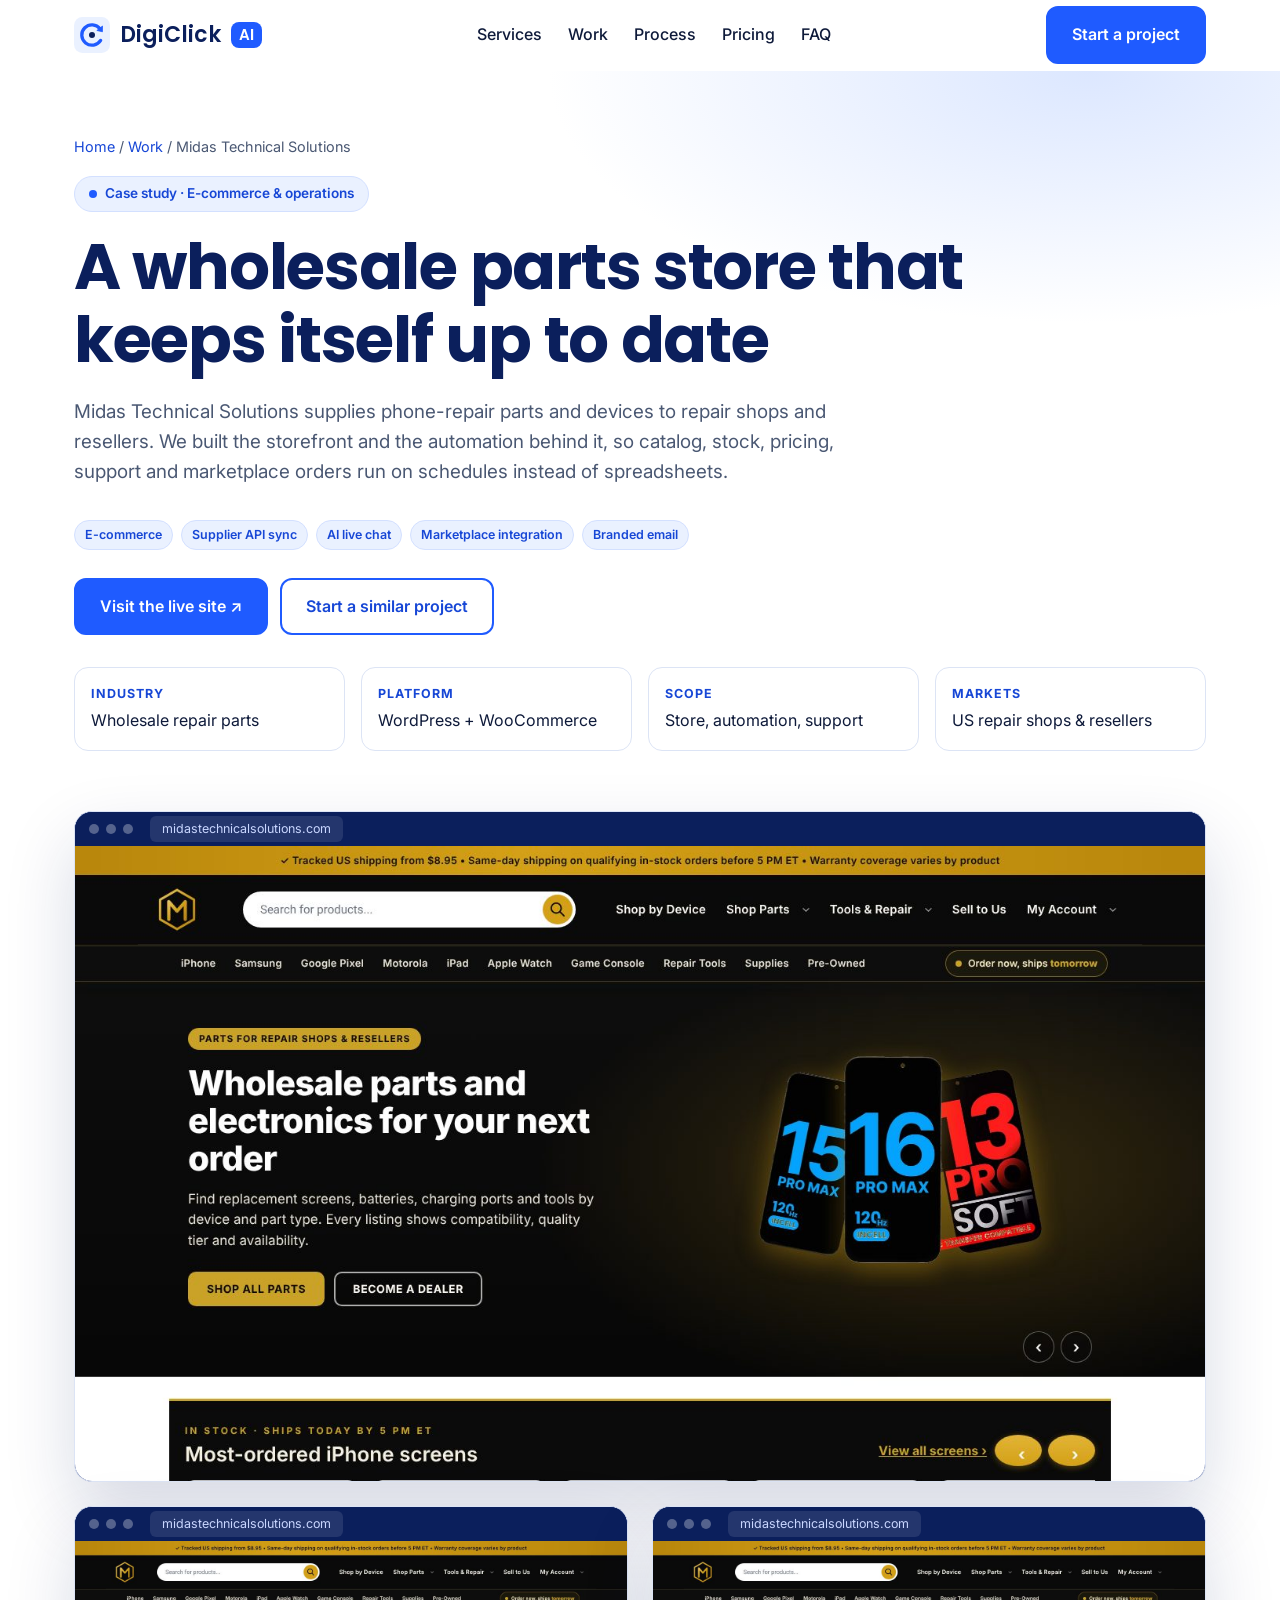
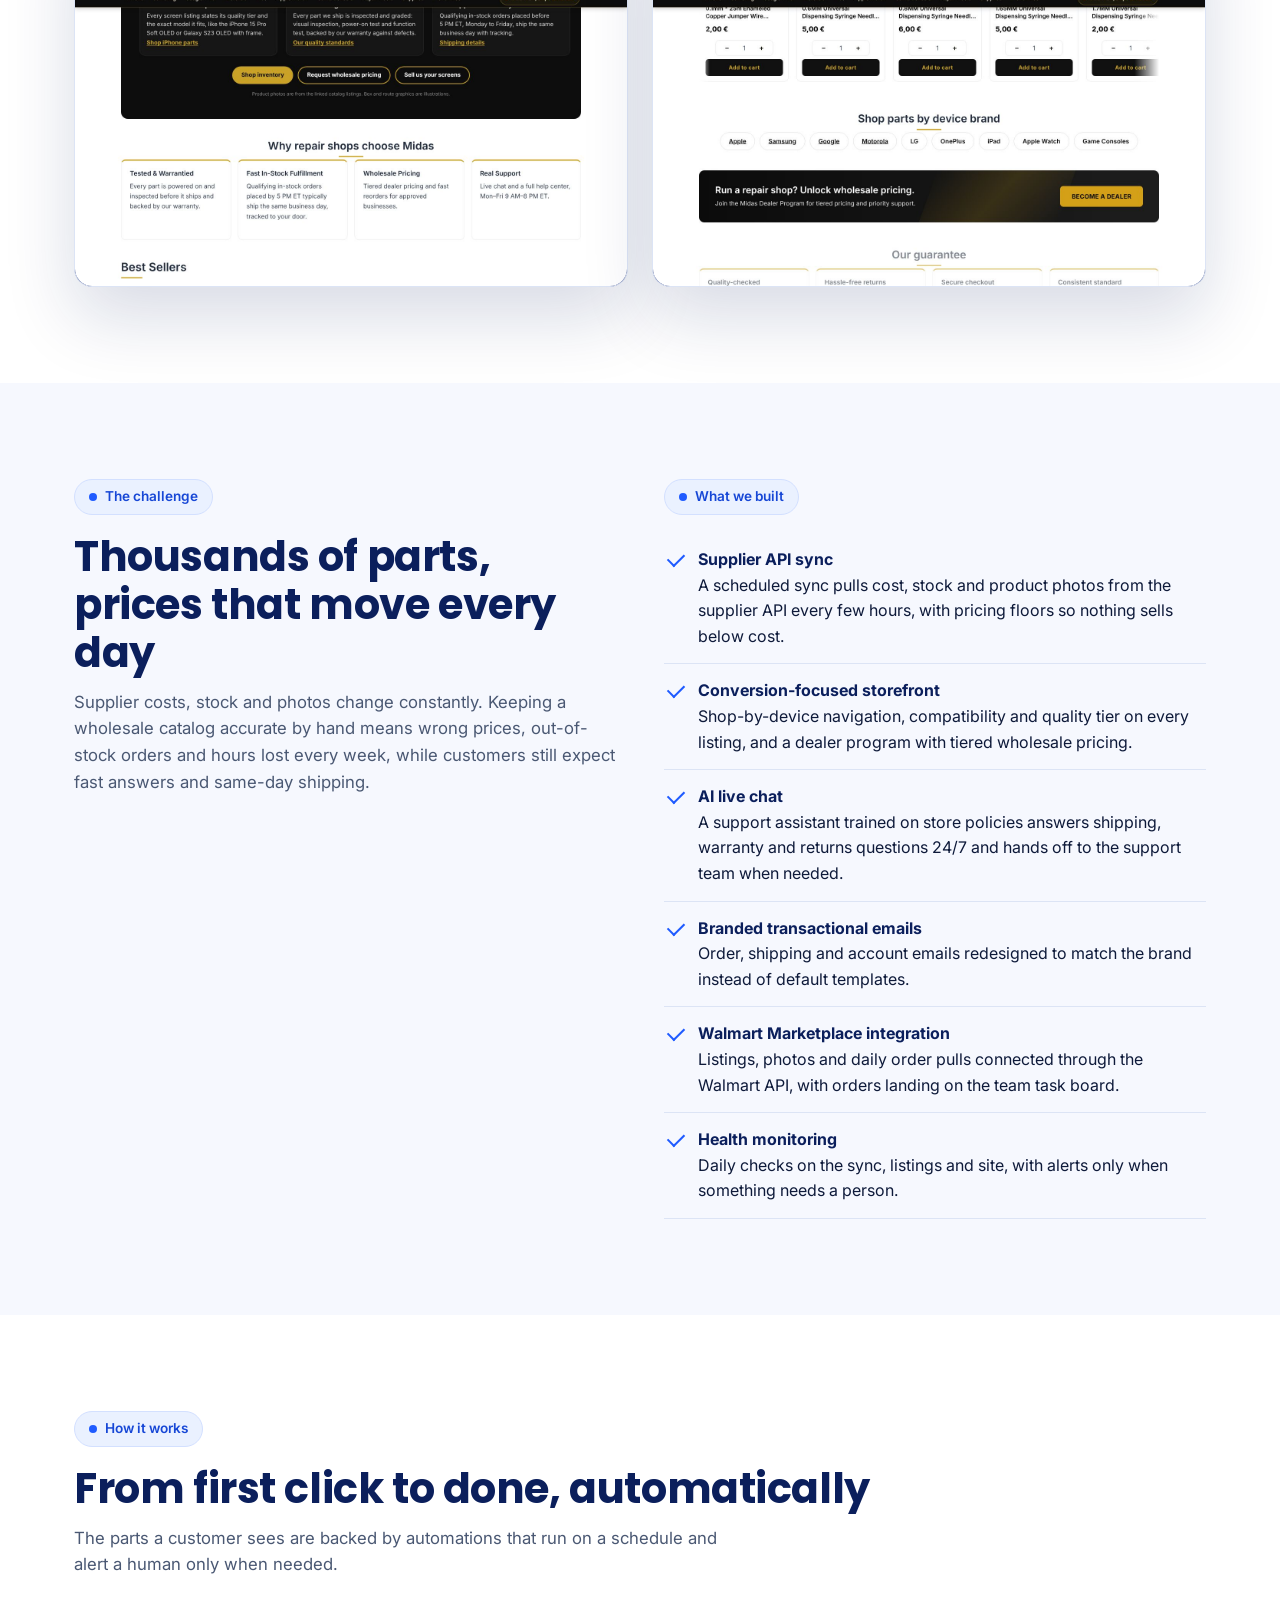
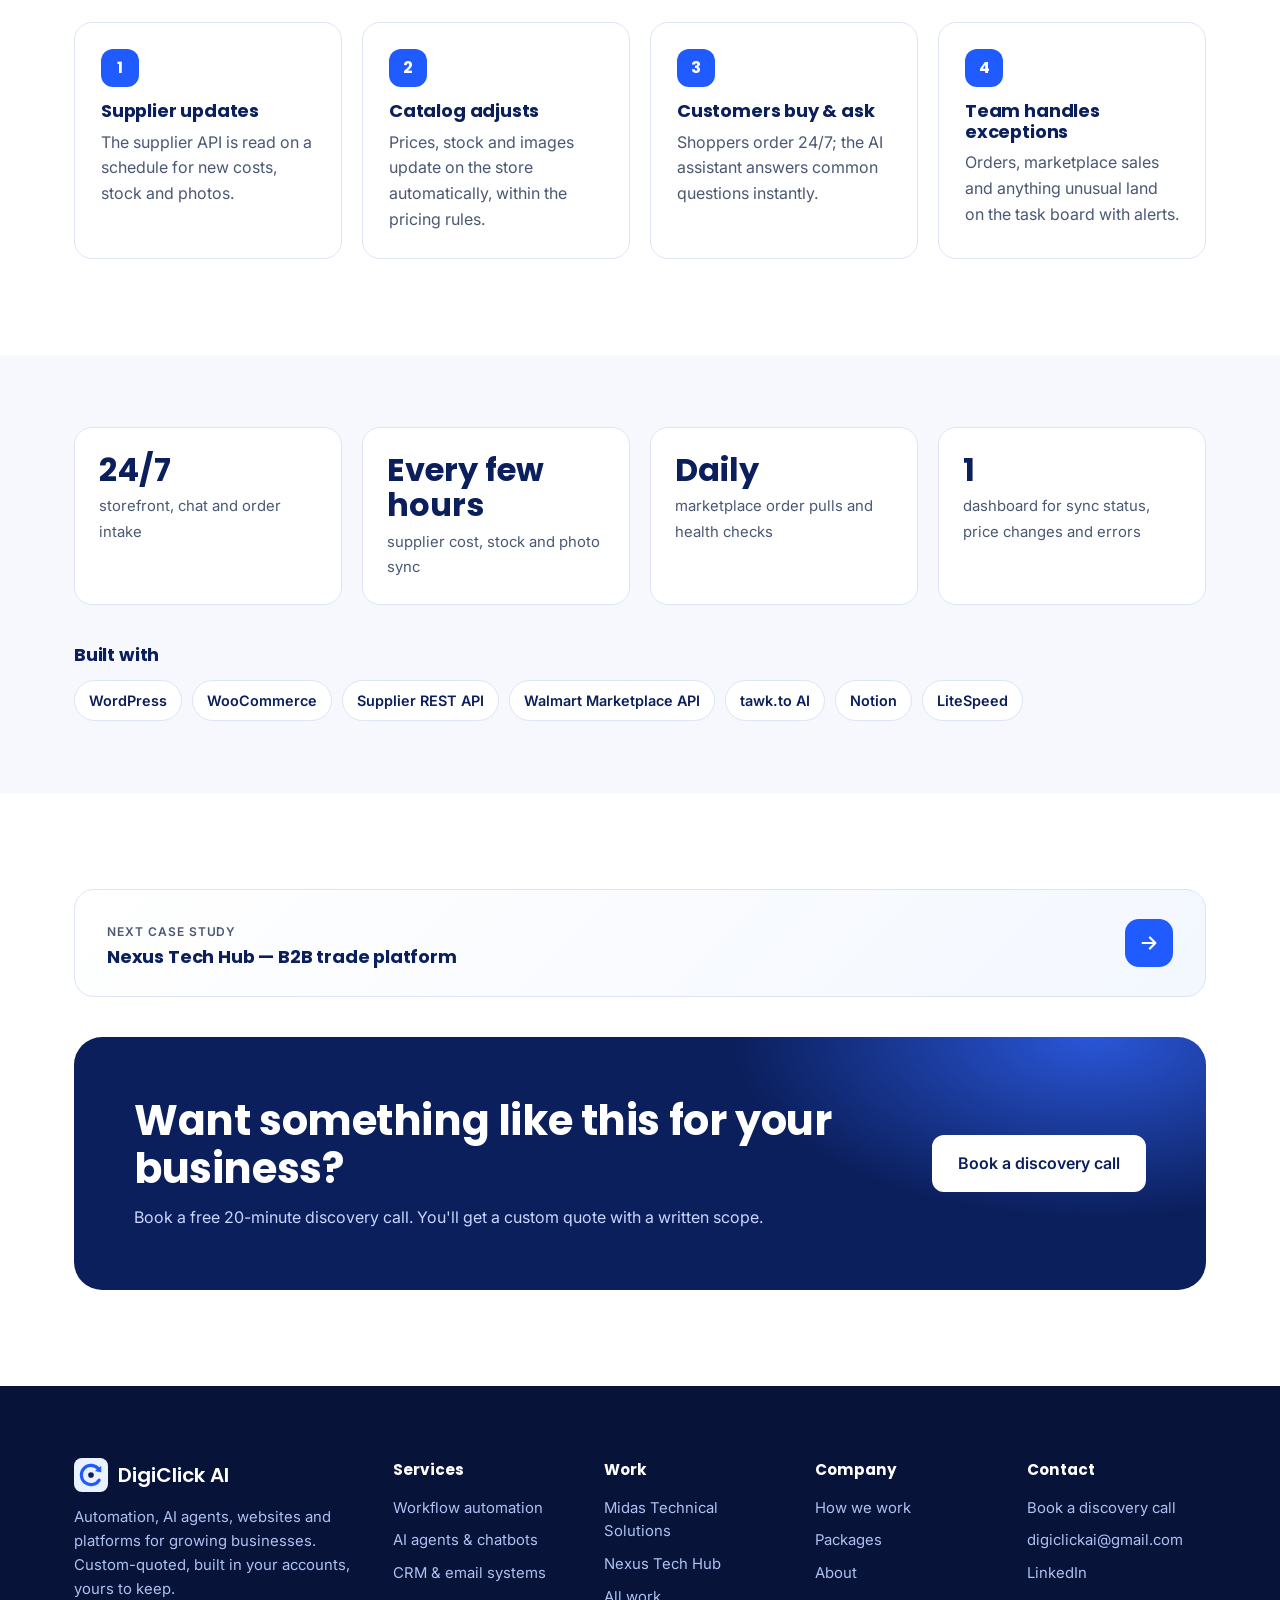
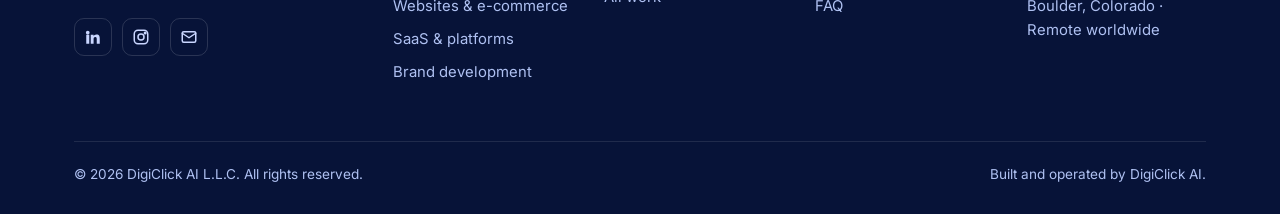
==== work/midas.html @ b6858c5c "Add Midas and Nexus case study pages" ====
<!doctype html>
<html lang="en">
<head>
<meta charset="utf-8">
<meta name="viewport" content="width=device-width, initial-scale=1">
<title>Midas Technical Solutions — Case study | DigiClick AI</title>
<meta name="description" content="How DigiClick AI built and automated a wholesale phone-repair parts store: supplier API sync, AI live chat, branded emails and Walmart Marketplace integration.">
<meta property="og:title" content="Midas Technical Solutions — DigiClick AI case study">
<meta property="og:description" content="How DigiClick AI built and automated a wholesale phone-repair parts store: supplier API sync, AI live chat, branded emails and Walmart Marketplace integration.">
<meta property="og:image" content="https://digiclickai.github.io/work-midas.jpg">
<meta name="theme-color" content="#0B1F5C">
<link rel="icon" href="../favicon.svg" type="image/svg+xml">
<link rel="preconnect" href="https://fonts.googleapis.com"><link rel="preconnect" href="https://fonts.gstatic.com" crossorigin>
<link href="https://fonts.googleapis.com/css2?family=Poppins:wght@500;600;700&family=Inter:wght@400;500;600&display=swap" rel="stylesheet">
<link rel="stylesheet" href="../styles.css">
</head>
<body>
<header id="hdr">
 <div class="wrap nav">
  <a class="brand" href="../" aria-label="DigiClick AI home">
   <svg width="36" height="36" viewBox="0 0 120 120" aria-hidden="true"><rect width="120" height="120" rx="28" fill="#EAF1FF"/><path d="M86.8 39.1 A34 34 0 1 0 88.8 78.0" fill="none" stroke="#1F5BFF" stroke-width="11" stroke-linecap="round"/><path d="M95.0 30.1 L94.8 49.3 L76.1 44.9 Z" fill="#1F5BFF" stroke="#1F5BFF" stroke-width="2.5" stroke-linejoin="round"/><circle cx="60" cy="60" r="10" fill="#0B1F5C"/></svg>
   DigiClick <span class="pill">AI</span>
  </a>
  <nav aria-label="Main"><ul><li><a href="../#services">Services</a></li><li><a href="../#work">Work</a></li><li><a href="../#process">Process</a></li><li><a href="../#pricing">Pricing</a></li><li><a href="../#faq">FAQ</a></li></ul></nav>
  <a class="btn" href="../#contact">Start a project</a>
 </div>
</header>
<main>
<section class="case-hero">
 <div class="wrap">
  <div class="crumb"><a href="../">Home</a> / <a href="../#work">Work</a> / Midas Technical Solutions</div>
  <span class="eyebrow"><i></i> Case study · E-commerce & operations</span>
  <h1 style="max-width:900px">A wholesale parts store that keeps itself up to date</h1>
  <p class="lead" style="max-width:760px">Midas Technical Solutions supplies phone-repair parts and devices to repair shops and resellers. We built the storefront and the automation behind it, so catalog, stock, pricing, support and marketplace orders run on schedules instead of spreadsheets.</p>
  <div class="tags light" style="margin:6px 0 28px"><span>E-commerce</span><span>Supplier API sync</span><span>AI live chat</span><span>Marketplace integration</span><span>Branded email</span></div>
  <div class="ctas"><a class="btn" href="https://midastechnicalsolutions.com" target="_blank" rel="noopener">Visit the live site ↗</a><a class="btn ghost" href="../#contact">Start a similar project</a></div>
  <div class="meta"><div><b>Industry</b>Wholesale repair parts</div><div><b>Platform</b>WordPress + WooCommerce</div><div><b>Scope</b>Store, automation, support</div><div><b>Markets</b>US repair shops & resellers</div></div>
 </div>
</section>
<section style="padding-top:20px">
 <div class="wrap">
  <div class="frame reveal"><div class="bar"><i></i><i></i><i></i><em>midastechnicalsolutions.com</em></div><img src="../work-midas.jpg" alt="Midas storefront homepage"></div>
  <div class="gallery"><div class="frame reveal"><div class="bar"><i></i><i></i><i></i><em>midastechnicalsolutions.com</em></div><img src="../work-midas-2.jpg" alt="Midas trust and fulfillment section" loading="lazy"></div><div class="frame reveal"><div class="bar"><i></i><i></i><i></i><em>midastechnicalsolutions.com</em></div><img src="../work-midas-3.jpg" alt="Midas product listings and dealer program" loading="lazy"></div></div>
 </div>
</section>
<section class="alt">
 <div class="wrap two">
  <div><span class="eyebrow reveal"><i></i> The challenge</span><h2 class="reveal">Thousands of parts, prices that move every day</h2><p class="sub reveal" style="margin-bottom:0">Supplier costs, stock and photos change constantly. Keeping a wholesale catalog accurate by hand means wrong prices, out-of-stock orders and hours lost every week, while customers still expect fast answers and same-day shipping.</p></div>
  <div><span class="eyebrow reveal"><i></i> What we built</span><ul class="list"><li class="reveal"><b>Supplier API sync</b><br>A scheduled sync pulls cost, stock and product photos from the supplier API every few hours, with pricing floors so nothing sells below cost.</li><li class="reveal"><b>Conversion-focused storefront</b><br>Shop-by-device navigation, compatibility and quality tier on every listing, and a dealer program with tiered wholesale pricing.</li><li class="reveal"><b>AI live chat</b><br>A support assistant trained on store policies answers shipping, warranty and returns questions 24/7 and hands off to the support team when needed.</li><li class="reveal"><b>Branded transactional emails</b><br>Order, shipping and account emails redesigned to match the brand instead of default templates.</li><li class="reveal"><b>Walmart Marketplace integration</b><br>Listings, photos and daily order pulls connected through the Walmart API, with orders landing on the team task board.</li><li class="reveal"><b>Health monitoring</b><br>Daily checks on the sync, listings and site, with alerts only when something needs a person.</li></ul></div>
 </div>
</section>
<section>
 <div class="wrap">
  <span class="eyebrow reveal"><i></i> How it works</span>
  <h2 class="reveal">From first click to done, automatically</h2>
  <p class="sub reveal">The parts a customer sees are backed by automations that run on a schedule and alert a human only when needed.</p>
  <ol class="steps"><li class="reveal"><h3>Supplier updates</h3><p>The supplier API is read on a schedule for new costs, stock and photos.</p></li><li class="reveal"><h3>Catalog adjusts</h3><p>Prices, stock and images update on the store automatically, within the pricing rules.</p></li><li class="reveal"><h3>Customers buy & ask</h3><p>Shoppers order 24/7; the AI assistant answers common questions instantly.</p></li><li class="reveal"><h3>Team handles exceptions</h3><p>Orders, marketplace sales and anything unusual land on the task board with alerts.</p></li></ol>
 </div>
</section>
<section class="alt" style="padding-top:72px;padding-bottom:72px">
 <div class="wrap">
  <div class="stats"><div class="stat reveal"><b>24/7</b><span>storefront, chat and order intake</span></div><div class="stat reveal"><b>Every few hours</b><span>supplier cost, stock and photo sync</span></div><div class="stat reveal"><b>Daily</b><span>marketplace order pulls and health checks</span></div><div class="stat reveal"><b>1</b><span>dashboard for sync status, price changes and errors</span></div></div>
  <h3 class="reveal" style="margin:40px 0 14px">Built with</h3>
  <div class="stack reveal"><span>WordPress</span><span>WooCommerce</span><span>Supplier REST API</span><span>Walmart Marketplace API</span><span>tawk.to AI</span><span>Notion</span><span>LiteSpeed</span></div>
 </div>
</section>
<section>
 <div class="wrap">
  <a class="next reveal" href="nexus.html"><div><small>Next case study</small><h3>Nexus Tech Hub — B2B trade platform</h3></div><span class="arrow"><svg width="22" height="22" viewBox="0 0 24 24" fill="none" stroke="#fff" stroke-width="2.4" stroke-linecap="round" stroke-linejoin="round"><path d="M5 12h14M13 6l6 6-6 6"/></svg></span></a>
  <div class="contact reveal" style="margin-top:40px;grid-template-columns:1fr auto">
   <div><h2>Want something like this for your business?</h2><p style="margin:0">Book a free 20-minute discovery call. You'll get a custom quote with a written scope.</p></div>
   <a class="btn" style="background:#fff;color:var(--deep);border-color:#fff" href="../#contact">Book a discovery call</a>
  </div>
 </div>
</section>
</main>
<footer class="footer">
 <div class="wrap">
  <div class="fgrid">
   <div>
    <div class="fbrand"><svg width="34" height="34" viewBox="0 0 120 120" aria-hidden="true"><rect width="120" height="120" rx="28" fill="#EAF1FF"/><path d="M86.8 39.1 A34 34 0 1 0 88.8 78.0" fill="none" stroke="#1F5BFF" stroke-width="11" stroke-linecap="round"/><path d="M95.0 30.1 L94.8 49.3 L76.1 44.9 Z" fill="#1F5BFF" stroke="#1F5BFF" stroke-width="2.5" stroke-linejoin="round"/><circle cx="60" cy="60" r="10" fill="#0B1F5C"/></svg>DigiClick AI</div>
    <p>Automation, AI agents, websites and platforms for growing businesses. Custom-quoted, built in your accounts, yours to keep.</p>
    <div class="social">
     <a href="https://www.linkedin.com/company/digiclick-ai/" target="_blank" rel="noopener" aria-label="LinkedIn"><svg width="18" height="18" viewBox="0 0 24 24" fill="#C9D6FF"><path d="M4.98 3.5a2.5 2.5 0 1 1 0 5 2.5 2.5 0 0 1 0-5zM3 9h4v12H3zM9 9h3.8v1.7h.05c.53-1 1.83-2.05 3.77-2.05C20.6 8.65 21 11.2 21 14.5V21h-4v-5.8c0-1.4-.03-3.2-1.95-3.2-1.95 0-2.25 1.52-2.25 3.1V21H9z"/></svg></a>
     <a href="https://www.instagram.com/digiclickai/" target="_blank" rel="noopener" aria-label="Instagram"><svg width="18" height="18" viewBox="0 0 24 24" fill="none" stroke="#C9D6FF" stroke-width="2"><rect x="3" y="3" width="18" height="18" rx="5"/><circle cx="12" cy="12" r="4"/><circle cx="17.5" cy="6.5" r="1" fill="#C9D6FF"/></svg></a>
     <a href="mailto:digiclickai@gmail.com" aria-label="Email"><svg width="18" height="18" viewBox="0 0 24 24" fill="none" stroke="#C9D6FF" stroke-width="2" stroke-linecap="round" stroke-linejoin="round"><rect x="3" y="5" width="18" height="14" rx="2"/><path d="m3 7 9 6 9-6"/></svg></a>
    </div>
   </div>
   <div><h4>Services</h4><ul><li><a href="../#services">Workflow automation</a></li><li><a href="../#services">AI agents &amp; chatbots</a></li><li><a href="../#services">CRM &amp; email systems</a></li><li><a href="../#services">Websites &amp; e-commerce</a></li><li><a href="../#services">SaaS &amp; platforms</a></li><li><a href="../#services">Brand development</a></li></ul></div>
   <div><h4>Work</h4><ul><li><a href="../work/midas.html">Midas Technical Solutions</a></li><li><a href="../work/nexus.html">Nexus Tech Hub</a></li><li><a href="../#work">All work</a></li></ul></div>
   <div><h4>Company</h4><ul><li><a href="../#process">How we work</a></li><li><a href="../#pricing">Packages</a></li><li><a href="../#about">About</a></li><li><a href="../#faq">FAQ</a></li></ul></div>
   <div><h4>Contact</h4><ul><li><a href="../#contact">Book a discovery call</a></li><li><a href="mailto:digiclickai@gmail.com">digiclickai@gmail.com</a></li><li><a href="https://www.linkedin.com/company/digiclick-ai/" target="_blank" rel="noopener">LinkedIn</a></li><li>Boulder, Colorado · Remote worldwide</li></ul></div>
  </div>
  <div class="fbottom"><span>© 2026 DigiClick AI L.L.C. All rights reserved.</span><span>Built and operated by DigiClick AI.</span></div>
 </div>
</footer>
<script>
(function(){var h=document.getElementById('hdr');addEventListener('scroll',function(){h.classList.toggle('scrolled',scrollY>8)},{passive:true});
var els=document.querySelectorAll('.reveal');if('IntersectionObserver' in window){var io=new IntersectionObserver(function(es){es.forEach(function(e){if(e.isIntersecting){e.target.classList.add('in');io.unobserve(e.target)}})},{threshold:.12});els.forEach(function(el){io.observe(el)})}else els.forEach(function(el){el.classList.add('in')});})();
</script>
<!--Start of Tawk.to Script-->
<script>
var Tawk_API=Tawk_API||{}, Tawk_LoadStart=new Date();
(function(){var s1=document.createElement("script"),s0=document.getElementsByTagName("script")[0];s1.async=true;s1.src='https://embed.tawk.to/6affb40001b60a3cc4c5d431/1k7rde8mf';s1.charset='UTF-8';s1.setAttribute('crossorigin','*');s0.parentNode.insertBefore(s1,s0);})();
</script>
<!--End of Tawk.to Script-->
</body>
</html>
---- styles.css ----
:root{--blue:#1F5BFF;--blue-dark:#1747D6;--sky:#5B8CFF;--light:#EAF1FF;--deep:#0B1F5C;--night:#071338;--ink:#0E1A3A;--muted:#4A5873;--line:#DCE4F5;--r:18px}
*{box-sizing:border-box}
html{scroll-behavior:smooth}
body{margin:0;font-family:Inter,system-ui,sans-serif;color:var(--ink);background:#fff;line-height:1.6;-webkit-font-smoothing:antialiased}
a{color:var(--blue-dark)}
img,svg{max-width:100%}
.wrap{max-width:1180px;margin:0 auto;padding:0 24px}
h1,h2,h3{font-family:Poppins,sans-serif;color:var(--deep);line-height:1.15;letter-spacing:-.01em}
h1{font-size:clamp(2.4rem,5.4vw,4rem);margin:0 0 20px;letter-spacing:-.02em}
h2{font-size:clamp(1.8rem,3.6vw,2.6rem);margin:0 0 12px}
h3{font-size:1.12rem;margin:0 0 8px}
.eyebrow{display:inline-flex;align-items:center;gap:8px;font-weight:600;font-size:.85rem;color:var(--blue-dark);background:var(--light);border:1px solid #D3E0FF;border-radius:999px;padding:6px 14px;margin-bottom:18px}
.eyebrow i{width:8px;height:8px;border-radius:50%;background:var(--blue);animation:ping 2s infinite}
@keyframes ping{0%{box-shadow:0 0 0 0 rgba(31,91,255,.45)}80%,100%{box-shadow:0 0 0 10px rgba(31,91,255,0)}}
.sub{color:var(--muted);max-width:660px;margin:0 0 44px;font-size:1.05rem}
section{padding:96px 0;position:relative}
.alt{background:#F6F8FE}
.btn{display:inline-flex;align-items:center;justify-content:center;gap:8px;background:var(--blue);color:#fff;text-decoration:none;font-weight:600;font-size:1rem;padding:14px 24px;border-radius:12px;min-height:46px;border:2px solid var(--blue);cursor:pointer;transition:transform .2s,box-shadow .2s,background .2s}
.btn:hover{background:var(--blue-dark);border-color:var(--blue-dark);color:#fff;transform:translateY(-2px);box-shadow:0 10px 24px rgba(31,91,255,.28)}
.btn.ghost{background:#fff;color:var(--blue-dark)}
.btn.ghost:hover{background:var(--light);color:var(--blue-dark)}
header{position:sticky;top:0;background:rgba(255,255,255,.88);backdrop-filter:saturate(1.4) blur(10px);border-bottom:1px solid transparent;z-index:20;transition:border-color .3s,box-shadow .3s}
header.scrolled{border-color:var(--line);box-shadow:0 6px 24px rgba(11,31,92,.06)}
.nav{display:flex;align-items:center;justify-content:space-between;height:70px;gap:16px}
.brand{display:flex;align-items:center;gap:10px;text-decoration:none;color:var(--deep);font-family:Poppins,sans-serif;font-weight:600;font-size:22px}
.pill{background:var(--blue);color:#fff;border-radius:8px;padding:0 8px;font-size:15px;line-height:26px}
nav ul{display:flex;gap:26px;list-style:none;margin:0;padding:0}
nav a{color:var(--ink);text-decoration:none;font-weight:500;position:relative}
nav a::after{content:"";position:absolute;left:0;bottom:-4px;height:2px;width:0;background:var(--blue);transition:width .25s}
nav a:hover::after{width:100%}
.hero{padding:84px 0 80px;overflow:hidden;background:radial-gradient(900px 420px at 85% 10%,#DCE7FF 0,transparent 60%),radial-gradient(700px 380px at 0% 100%,#EEF3FF 0,transparent 60%),#fff}
.hero-grid{display:grid;grid-template-columns:1.1fr 1fr;gap:56px;align-items:center}
.lead{font-size:1.18rem;color:var(--muted);max-width:560px;margin:0 0 32px}
.ctas{display:flex;gap:12px;flex-wrap:wrap}
.proof{display:flex;gap:22px;flex-wrap:wrap;margin-top:34px;color:var(--deep);font-weight:600;font-size:.93rem}
.proof span{display:flex;align-items:center;gap:8px}
.grad{background:linear-gradient(90deg,var(--blue),#5B8CFF 60%,var(--deep));-webkit-background-clip:text;background-clip:text;color:transparent}
.flow{position:relative;aspect-ratio:1/1;max-width:520px;margin-left:auto;width:100%}
.flow svg.lines{position:absolute;inset:0;width:100%;height:100%}
.flow .dash{stroke-dasharray:6 10;animation:dash 1.4s linear infinite}
@keyframes dash{to{stroke-dashoffset:-32}}
.node{position:absolute;background:#fff;border:1px solid var(--line);border-radius:14px;padding:12px 14px;box-shadow:0 14px 34px rgba(11,31,92,.10);display:flex;gap:10px;align-items:center;font-size:.9rem;font-weight:600;color:var(--deep);white-space:nowrap;animation:float 6s ease-in-out infinite}
.node small{display:block;font-weight:500;color:var(--muted);font-size:.78rem}
.node .ic{width:34px;height:34px;border-radius:10px;background:var(--light);display:grid;place-items:center;flex:none}
@keyframes float{0%,100%{transform:translateY(0)}50%{transform:translateY(-8px)}}
.n1{left:0;top:6%}.n2{right:0;top:18%;animation-delay:-1.5s}.n3{left:4%;bottom:16%;animation-delay:-3s}.n4{right:2%;bottom:4%;animation-delay:-4.5s}
.core{position:absolute;left:50%;top:50%;transform:translate(-50%,-50%);width:150px;height:150px;border-radius:36px;background:linear-gradient(145deg,#fff,var(--light));border:1px solid #D3E0FF;display:grid;place-items:center;box-shadow:0 24px 60px rgba(31,91,255,.22)}
.core::before{content:"";position:absolute;inset:-14px;border-radius:44px;border:2px dashed #C7D7FF;animation:spin 24s linear infinite}
@keyframes spin{to{transform:rotate(360deg)}}
.core svg{animation:pulse 3.2s ease-in-out infinite}
@keyframes pulse{0%,100%{transform:scale(1)}50%{transform:scale(1.05)}}
.status{position:absolute;left:50%;bottom:-6%;transform:translateX(-50%);background:var(--deep);color:#fff;border-radius:999px;padding:8px 16px;font-size:.82rem;font-weight:600;display:flex;gap:8px;align-items:center;white-space:nowrap}
.status i{width:8px;height:8px;border-radius:50%;background:#7CF0B4}
.marquee{border-top:1px solid var(--line);border-bottom:1px solid var(--line);background:#fff;overflow:hidden;padding:18px 0}
.marquee p{text-align:center;margin:0 0 10px;color:var(--muted);font-size:.8rem;font-weight:600;letter-spacing:.08em;text-transform:uppercase}
.track{display:flex;gap:48px;width:max-content;animation:scroll 38s linear infinite}
.track span{font-family:Poppins,sans-serif;font-weight:600;color:#8A99BD;font-size:1.05rem;white-space:nowrap}
@keyframes scroll{to{transform:translateX(-50%)}}
.stats{display:grid;grid-template-columns:repeat(4,1fr);gap:20px}
.stat{border:1px solid var(--line);border-radius:var(--r);padding:24px;background:#fff}
.stat b{display:block;font-family:Poppins,sans-serif;font-size:2rem;color:var(--deep);line-height:1.1;margin-bottom:6px}
.stat span{color:var(--muted);font-size:.93rem}
.grid{display:grid;grid-template-columns:repeat(3,1fr);gap:20px}
.card{border:1px solid var(--line);border-radius:var(--r);padding:28px;background:#fff;transition:transform .25s,box-shadow .25s,border-color .25s}
.card:hover{transform:translateY(-4px);box-shadow:0 18px 40px rgba(11,31,92,.10);border-color:#C7D7FF}
.card p{margin:0;color:var(--muted)}
.card ul{margin:14px 0 0;padding:0;list-style:none;font-size:.92rem}
.card li{padding:3px 0 3px 18px;position:relative}
.card li::before{content:"";position:absolute;left:0;top:11px;width:7px;height:7px;border-radius:2px;background:var(--blue)}
.icon{width:46px;height:46px;border-radius:13px;background:var(--light);display:flex;align-items:center;justify-content:center;margin-bottom:16px}
.metric{display:block;font-family:Poppins,sans-serif;color:var(--blue-dark);font-size:.78rem;font-weight:600;margin-bottom:8px;text-transform:uppercase;letter-spacing:.08em}
.dark{background:linear-gradient(180deg,var(--night),var(--deep));color:#C9D6FF}
.dark h2,.dark h3{color:#fff}
.dark .sub{color:#AFC1F2}
.dark .eyebrow{background:rgba(255,255,255,.08);border-color:rgba(255,255,255,.16);color:#fff}
.work{display:grid;grid-template-columns:1fr 1fr;gap:24px}
.case{background:rgba(255,255,255,.04);border:1px solid rgba(255,255,255,.12);border-radius:22px;overflow:hidden;transition:transform .3s,border-color .3s}
.case:hover{transform:translateY(-4px);border-color:rgba(124,160,255,.6)}
.shot{background:#0E2470;border-bottom:1px solid rgba(255,255,255,.1);aspect-ratio:16/9;overflow:hidden}
.shot .bar{height:30px;background:rgba(255,255,255,.07);display:flex;align-items:center;gap:6px;padding:0 12px}
.shot .bar i{width:9px;height:9px;border-radius:50%;background:rgba(255,255,255,.3)}
.shot .bar em{margin-left:10px;font-style:normal;font-size:.75rem;color:#AFC1F2;background:rgba(255,255,255,.08);padding:2px 10px;border-radius:6px}
.shot img{display:block;width:100%;height:calc(100% - 30px);object-fit:cover;object-position:top}
.case .body{padding:26px}
.case p{margin:0 0 14px;color:#C9D6FF}
.tags{display:flex;flex-wrap:wrap;gap:8px;margin-bottom:16px}
.tags span{font-size:.78rem;font-weight:600;color:#fff;background:rgba(91,140,255,.18);border:1px solid rgba(91,140,255,.35);padding:4px 10px;border-radius:999px}
.case a{color:#fff;font-weight:600;text-decoration:none}
.case a:hover{text-decoration:underline}
.ops{display:grid;grid-template-columns:repeat(4,1fr);gap:16px;margin-top:28px}
.op{border:1px solid rgba(255,255,255,.12);border-radius:16px;padding:20px;background:rgba(255,255,255,.03)}
.op h3{font-size:1rem}
.op p{margin:0;font-size:.9rem;color:#AFC1F2}
.op .metric{color:#8FB0FF}
.steps{counter-reset:s;display:grid;grid-template-columns:repeat(4,1fr);gap:20px;list-style:none;padding:0;margin:0}
.steps li{counter-increment:s;background:#fff;border:1px solid var(--line);border-radius:var(--r);padding:26px}
.steps li::before{content:counter(s);display:inline-flex;width:38px;height:38px;border-radius:12px;background:var(--blue);color:#fff;font-weight:700;font-family:Poppins,sans-serif;align-items:center;justify-content:center;margin-bottom:14px}
.steps p{margin:0;color:var(--muted)}
.steps small{display:block;margin-top:10px;color:var(--blue-dark);font-weight:600}
.price-grid{display:grid;grid-template-columns:repeat(4,1fr);gap:20px;align-items:stretch}
.plan{border:1px solid var(--line);border-radius:20px;padding:28px;background:#fff;display:flex;flex-direction:column;transition:transform .25s,box-shadow .25s}
.plan:hover{transform:translateY(-4px);box-shadow:0 18px 40px rgba(11,31,92,.10)}
.plan.feature{border:2px solid var(--blue);box-shadow:0 18px 44px rgba(31,91,255,.18)}
.tag{display:inline-block;align-self:flex-start;background:var(--light);color:var(--blue-dark);font-weight:600;font-size:.78rem;padding:4px 10px;border-radius:999px;margin-bottom:12px}
.feature .tag{background:var(--blue);color:#fff}
.price{font-family:Poppins,sans-serif;font-size:2.1rem;color:var(--deep);font-weight:700;margin:6px 0 0;white-space:nowrap}
.unit{color:var(--muted);font-size:.88rem;font-weight:500;margin:0 0 12px}
.plan .for{color:var(--muted);margin:0 0 16px;font-size:.93rem}
.plan ul{padding:0;margin:0 0 24px;list-style:none;flex:1}
.plan li{padding:6px 0 6px 26px;position:relative;font-size:.93rem}
.plan li::before{content:"";position:absolute;left:4px;top:13px;width:10px;height:6px;border-left:2px solid var(--blue);border-bottom:2px solid var(--blue);transform:rotate(-45deg)}
.plan .btn{width:100%}
.paybox{margin-top:28px;display:grid;grid-template-columns:auto 1fr;gap:20px;align-items:center;border:1px dashed #C7D7FF;background:#fff;border-radius:18px;padding:22px 26px}
.paybox p{margin:0;color:var(--muted)}
.paybox b{color:var(--deep)}
.note{color:var(--muted);font-size:.88rem;margin-top:18px}
.founder{display:grid;grid-template-columns:auto 1fr;gap:36px;align-items:center;border:1px solid var(--line);border-radius:24px;padding:40px;background:linear-gradient(135deg,#fff,#F3F7FF)}
.founder p{color:var(--muted);margin:0 0 12px}
.values{display:grid;grid-template-columns:repeat(5,1fr);gap:14px;margin-top:28px}
.value{border:1px solid var(--line);border-radius:16px;padding:18px;background:#fff}
.value b{display:block;color:var(--deep);font-family:Poppins,sans-serif;font-size:.98rem;margin-bottom:4px}
.value span{color:var(--muted);font-size:.88rem}
.faq{max-width:860px}
details{border:1px solid var(--line);border-radius:14px;padding:18px 22px;background:#fff;margin-bottom:12px;transition:box-shadow .2s}
details[open]{box-shadow:0 10px 28px rgba(11,31,92,.07)}
summary{cursor:pointer;font-weight:600;color:var(--deep);list-style:none}
summary::-webkit-details-marker{display:none}
summary::after{content:"+";float:right;color:var(--blue);font-size:1.3rem;line-height:1;transition:transform .2s}
details[open] summary::after{transform:rotate(45deg)}
details p{color:var(--muted);margin:12px 0 0}
.contact{background:radial-gradient(600px 300px at 90% 0%,#2A56D8 0,transparent 60%),var(--deep);color:#fff;border-radius:28px;padding:60px;display:grid;grid-template-columns:1.2fr 1fr;gap:40px;align-items:center}
.contact h2{color:#fff}
.contact p{color:#C9D6FF;margin:0 0 20px}
.contact .eyebrow{background:rgba(255,255,255,.1);border-color:rgba(255,255,255,.2);color:#fff}
.form{background:#fff;border-radius:20px;padding:26px;color:var(--ink)}
.form label{display:block;font-weight:600;font-size:.88rem;color:var(--deep);margin:0 0 6px}
.form input,.form select,.form textarea{width:100%;font:inherit;border:1px solid var(--line);border-radius:10px;padding:11px 12px;margin-bottom:14px;background:#FAFBFF}
.form input:focus,.form select:focus,.form textarea:focus{outline:2px solid var(--blue);border-color:var(--blue);background:#fff}
.form .btn{width:100%}
.form small{display:block;color:var(--muted);margin-top:10px;font-size:.8rem;text-align:center}
footer{padding:44px 0;color:var(--muted);font-size:.93rem;border-top:1px solid var(--line)}
.foot{display:flex;justify-content:space-between;gap:16px;flex-wrap:wrap;align-items:center}
.foot a{text-decoration:none}
.reveal{opacity:0;transform:translateY(24px);transition:opacity .7s ease,transform .7s ease}
.reveal.in{opacity:1;transform:none}
.d1{transition-delay:.08s}.d2{transition-delay:.16s}.d3{transition-delay:.24s}
@media (prefers-reduced-motion:reduce){*,*::before,*::after{animation:none!important;transition:none!important}.reveal{opacity:1;transform:none}}
@media (max-width:1000px){
 .hero-grid,.work,.contact{grid-template-columns:1fr}
 .flow{max-width:440px;margin:24px auto 0}
 .grid,.price-grid,.stats,.ops,.steps,.values{grid-template-columns:repeat(2,1fr)}
 nav ul{display:none}
}
@media (max-width:620px){
 .grid,.price-grid,.stats,.ops,.steps,.values{grid-template-columns:1fr}
 .founder,.paybox{grid-template-columns:1fr}
 .contact{padding:32px 22px}
 section{padding:68px 0}
 .node{font-size:.74rem;padding:8px 9px;gap:7px}.node .ic{width:26px;height:26px}.node small{font-size:.68rem}
 .core{width:110px;height:110px}.core svg{width:64px;height:64px}
 .nav .btn{padding:9px 14px;min-height:40px;font-size:.9rem}
 .brand{font-size:19px}
}

/* footer */
.footer{background:var(--night);color:#AFC1F2;padding:72px 0 28px;border-top:none}
.fgrid{display:grid;grid-template-columns:1.6fr repeat(4,1fr);gap:32px}
.footer h4{color:#fff;font-family:Poppins,sans-serif;font-size:.95rem;margin:0 0 14px}
.footer ul{list-style:none;margin:0;padding:0}
.footer li{margin:0 0 9px}
.footer a{color:#AFC1F2;text-decoration:none;transition:color .2s}
.footer a:hover{color:#fff}
.footer .fbrand{display:flex;align-items:center;gap:10px;color:#fff;font-family:Poppins,sans-serif;font-weight:600;font-size:20px;margin-bottom:14px}
.footer p{margin:0 0 16px;font-size:.93rem}
.social{display:flex;gap:10px}
.social a{width:38px;height:38px;border-radius:10px;border:1px solid rgba(255,255,255,.14);display:grid;place-items:center}
.social a:hover{background:rgba(255,255,255,.08)}
.fbottom{margin-top:48px;padding-top:22px;border-top:1px solid rgba(255,255,255,.1);display:flex;justify-content:space-between;gap:16px;flex-wrap:wrap;font-size:.85rem}
/* case pages */
.crumb{font-size:.9rem;color:var(--muted);margin-bottom:18px}
.crumb a{text-decoration:none}
.case-hero{padding:64px 0 40px;background:radial-gradient(900px 420px at 85% 0%,#DCE7FF 0,transparent 60%),#fff}
.tags.light span{color:var(--blue-dark);background:var(--light);border-color:#D3E0FF}
.meta{display:grid;grid-template-columns:repeat(4,1fr);gap:16px;margin-top:32px}
.meta div{border:1px solid var(--line);border-radius:14px;padding:16px;background:#fff}
.meta b{display:block;font-size:.78rem;text-transform:uppercase;letter-spacing:.08em;color:var(--blue-dark);margin-bottom:4px}
.frame{border-radius:18px;overflow:hidden;border:1px solid var(--line);box-shadow:0 30px 70px rgba(11,31,92,.16);background:#0E2470}
.frame .bar{height:34px;background:#0B1F5C;display:flex;align-items:center;gap:7px;padding:0 14px}
.frame .bar i{width:10px;height:10px;border-radius:50%;background:rgba(255,255,255,.3)}
.frame .bar em{margin-left:10px;font-style:normal;font-size:.78rem;color:#C9D6FF;background:rgba(255,255,255,.1);padding:3px 12px;border-radius:6px}
.frame img{display:block;width:100%}
.gallery{display:grid;grid-template-columns:1fr 1fr;gap:24px;margin-top:24px}
.two{display:grid;grid-template-columns:1fr 1fr;gap:48px;align-items:start}
.list{list-style:none;padding:0;margin:0}
.list li{padding:14px 0 14px 34px;border-bottom:1px solid var(--line);position:relative}
.list li::before{content:"";position:absolute;left:4px;top:20px;width:14px;height:8px;border-left:2.5px solid var(--blue);border-bottom:2.5px solid var(--blue);transform:rotate(-45deg)}
.list b{color:var(--deep)}
.stack{display:flex;flex-wrap:wrap;gap:10px}
.stack span{border:1px solid var(--line);background:#fff;border-radius:999px;padding:8px 14px;font-weight:600;color:var(--deep);font-size:.9rem}
.next{display:flex;justify-content:space-between;align-items:center;gap:20px;border:1px solid var(--line);border-radius:20px;padding:28px 32px;background:linear-gradient(135deg,#fff,#F3F7FF);text-decoration:none;transition:transform .25s,box-shadow .25s}
.next:hover{transform:translateY(-3px);box-shadow:0 18px 40px rgba(11,31,92,.1)}
.next small{color:var(--muted);font-weight:600;text-transform:uppercase;letter-spacing:.08em;font-size:.75rem}
.next h3{margin:4px 0 0}
.arrow{width:48px;height:48px;border-radius:14px;background:var(--blue);display:grid;place-items:center;flex:none}
.case .more{display:inline-flex;align-items:center;gap:6px}
@media (max-width:1000px){.fgrid{grid-template-columns:1fr 1fr}.meta,.gallery,.two{grid-template-columns:1fr 1fr}}
@media (max-width:620px){.fgrid,.meta,.gallery,.two{grid-template-columns:1fr}}
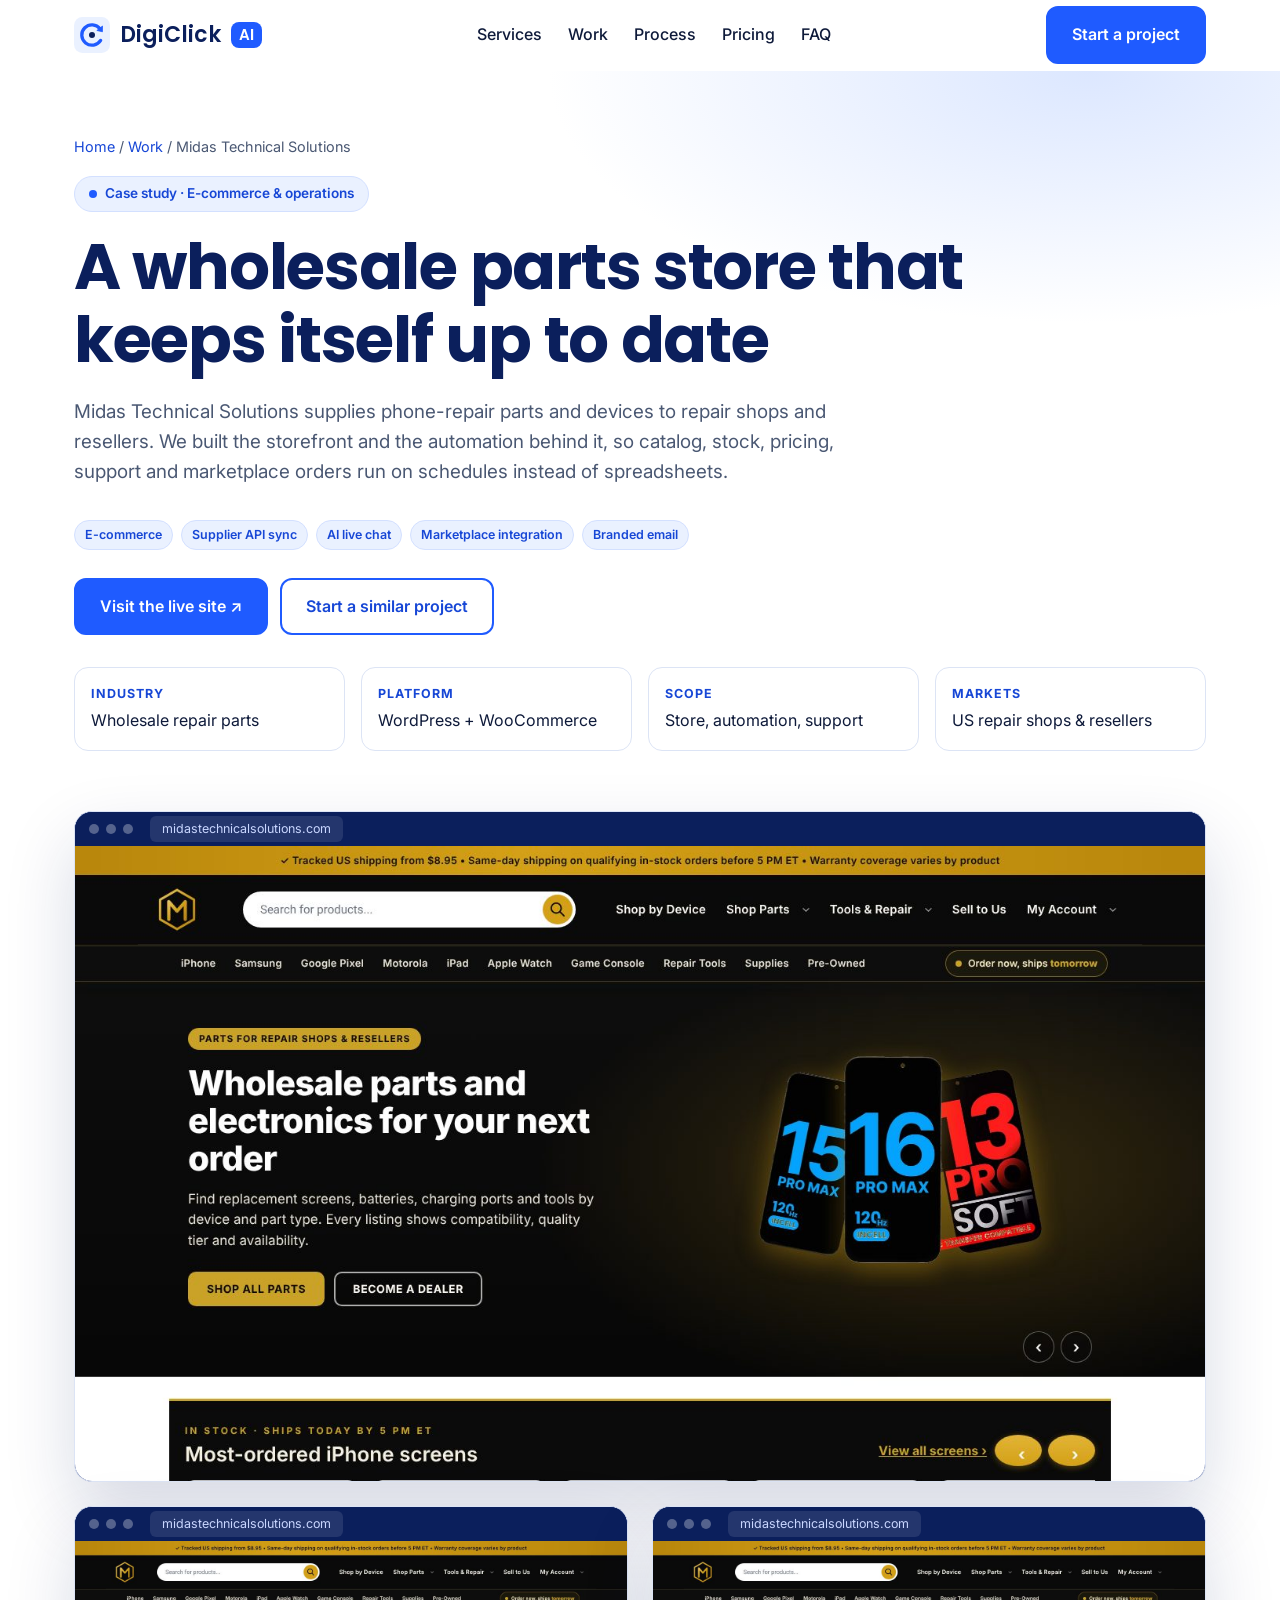
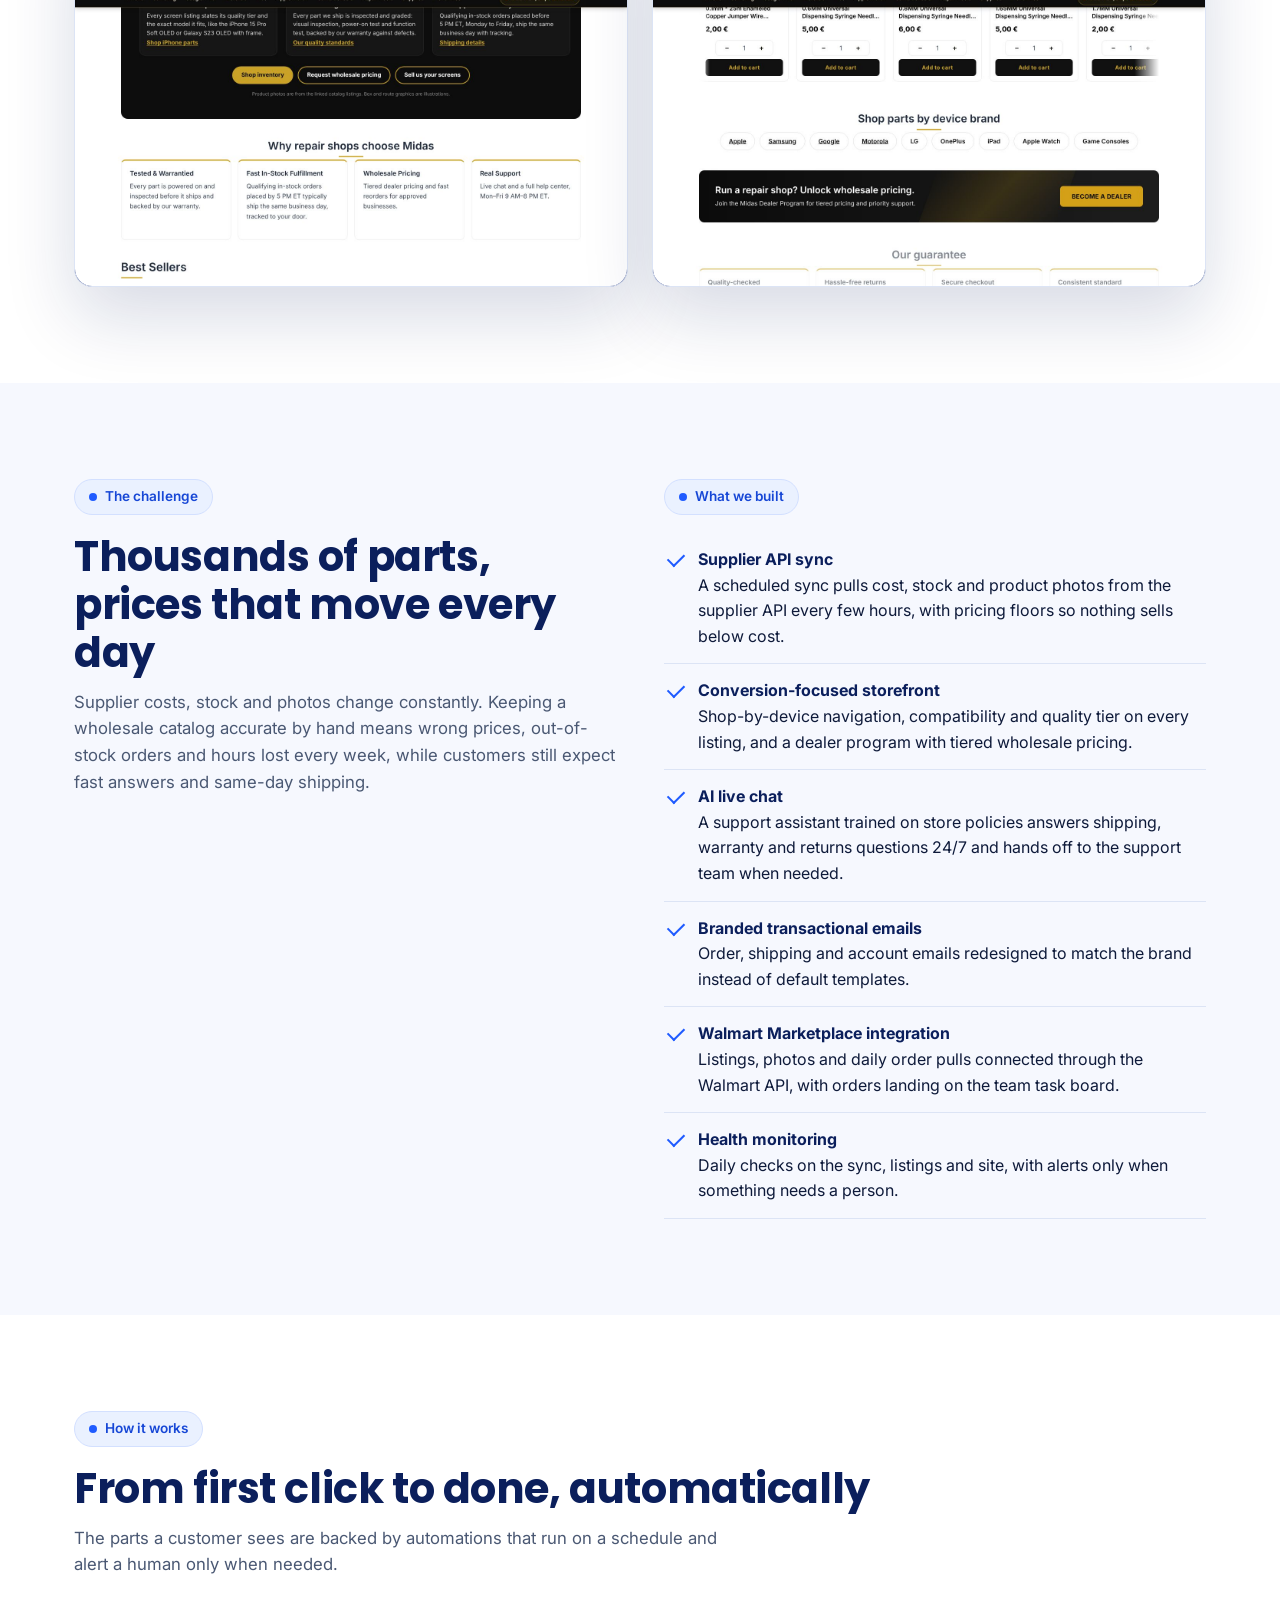
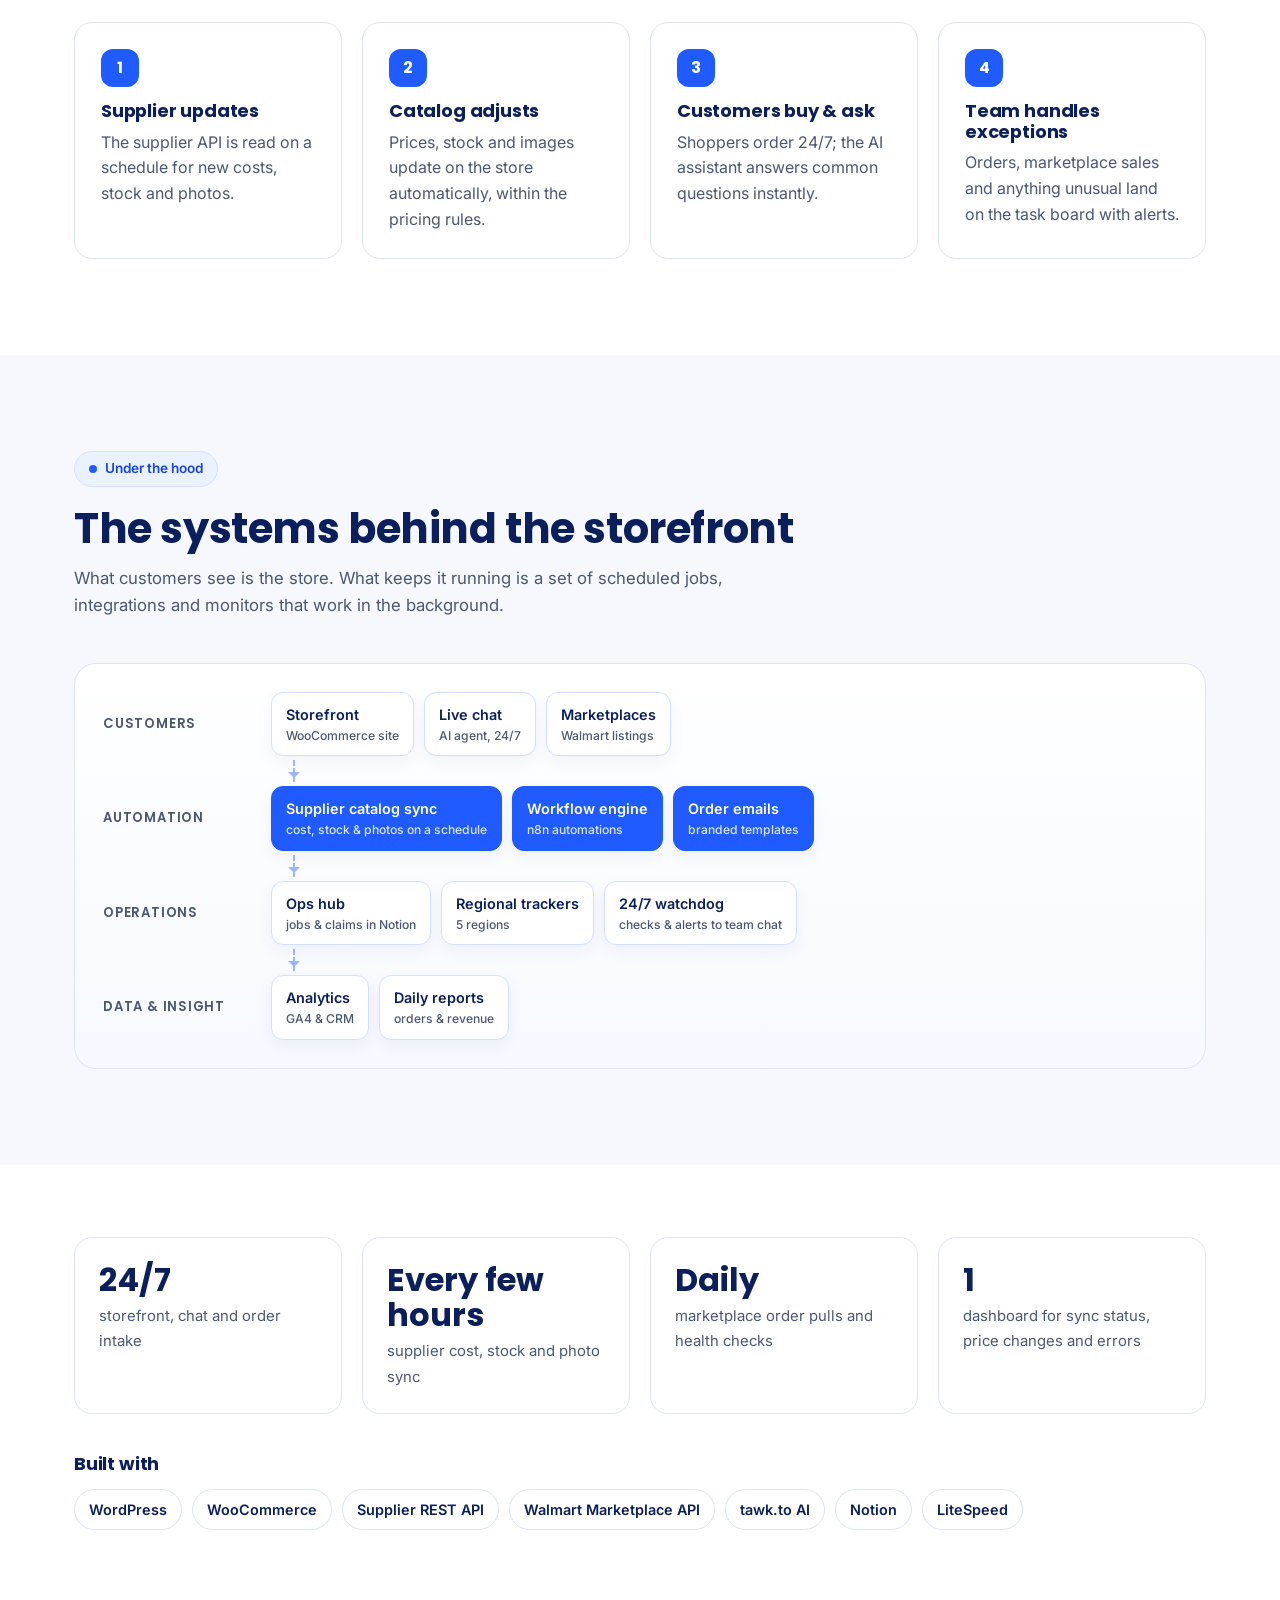
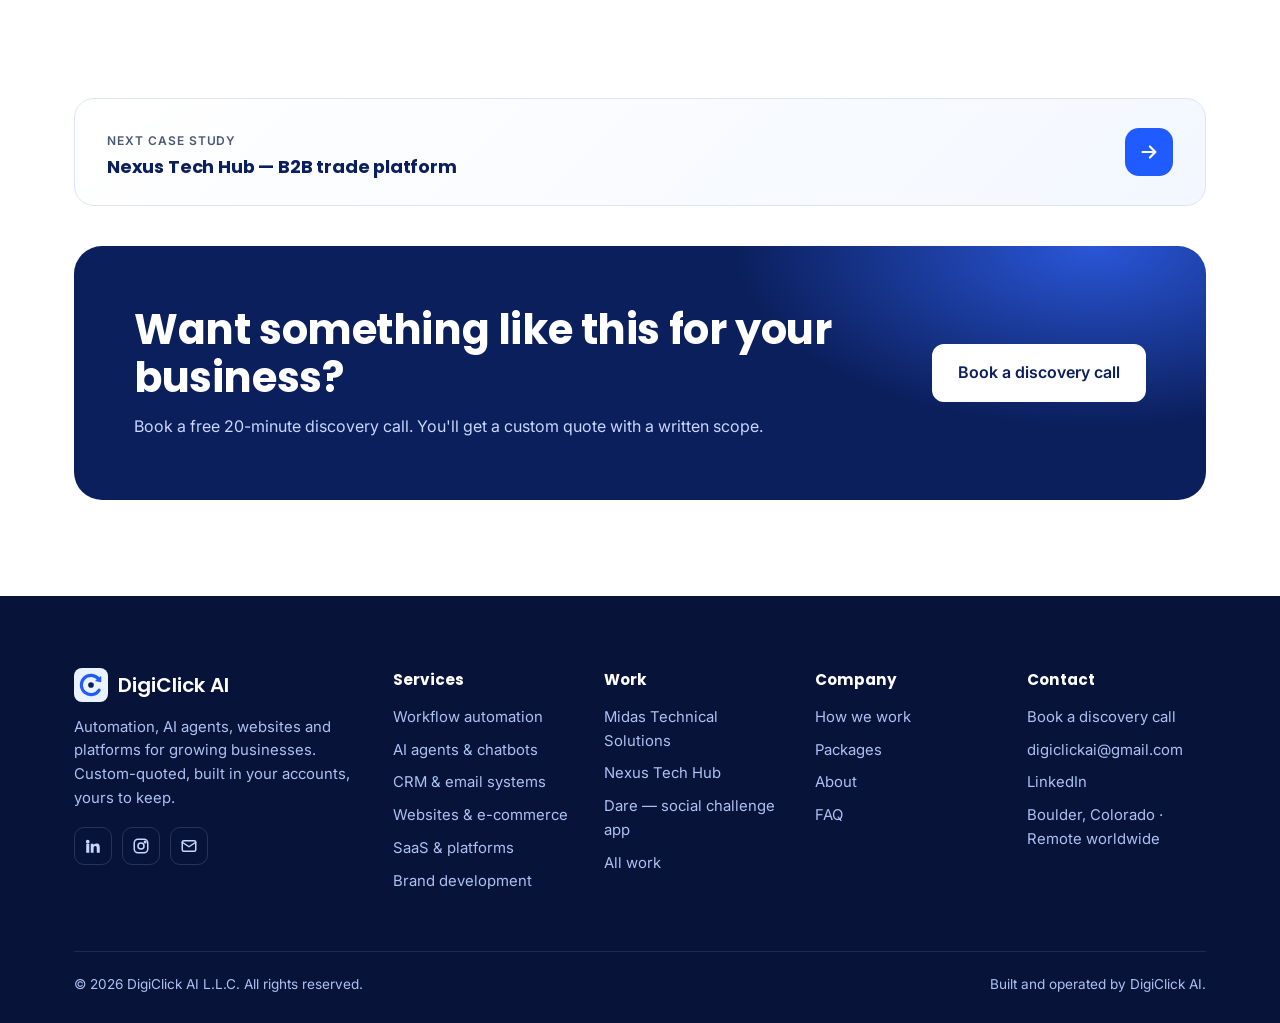
==== commit 30e3e366: "Add Work page, Dare case study, Under the hood diagrams" ====
--- a/work/midas.html
+++ b/work/midas.html
@@ -12,6 +12,13 @@
 <link rel="icon" href="../favicon.svg" type="image/svg+xml">
 <link rel="preconnect" href="https://fonts.googleapis.com"><link rel="preconnect" href="https://fonts.gstatic.com" crossorigin>
 <link href="https://fonts.googleapis.com/css2?family=Poppins:wght@500;600;700&family=Inter:wght@400;500;600&display=swap" rel="stylesheet">
+<!-- Google tag (GA4) -->
+<script async src="https://www.googletagmanager.com/gtm.js?id=GTM-KW5C7RM7"></script>
+<script>
+  window.dataLayer = window.dataLayer || [];
+  function gtag(){dataLayer.push(arguments);}
+  gtag('js', new Date());
+</script>
 <link rel="stylesheet" href="../styles.css">
 </head>
 <body>
@@ -21,14 +28,14 @@
    <svg width="36" height="36" viewBox="0 0 120 120" aria-hidden="true"><rect width="120" height="120" rx="28" fill="#EAF1FF"/><path d="M86.8 39.1 A34 34 0 1 0 88.8 78.0" fill="none" stroke="#1F5BFF" stroke-width="11" stroke-linecap="round"/><path d="M95.0 30.1 L94.8 49.3 L76.1 44.9 Z" fill="#1F5BFF" stroke="#1F5BFF" stroke-width="2.5" stroke-linejoin="round"/><circle cx="60" cy="60" r="10" fill="#0B1F5C"/></svg>
    DigiClick <span class="pill">AI</span>
   </a>
-  <nav aria-label="Main"><ul><li><a href="../#services">Services</a></li><li><a href="../#work">Work</a></li><li><a href="../#process">Process</a></li><li><a href="../#pricing">Pricing</a></li><li><a href="../#faq">FAQ</a></li></ul></nav>
+  <nav aria-label="Main"><ul><li><a href="../#services">Services</a></li><li><a href="../work/">Work</a></li><li><a href="../#process">Process</a></li><li><a href="../#pricing">Pricing</a></li><li><a href="../#faq">FAQ</a></li></ul></nav>
   <a class="btn" href="../#contact">Start a project</a>
  </div>
 </header>
 <main>
 <section class="case-hero">
  <div class="wrap">
-  <div class="crumb"><a href="../">Home</a> / <a href="../#work">Work</a> / Midas Technical Solutions</div>
+  <div class="crumb"><a href="../">Home</a> / <a href="../work/">Work</a> / Midas Technical Solutions</div>
   <span class="eyebrow"><i></i> Case study · E-commerce & operations</span>
   <h1 style="max-width:900px">A wholesale parts store that keeps itself up to date</h1>
   <p class="lead" style="max-width:760px">Midas Technical Solutions supplies phone-repair parts and devices to repair shops and resellers. We built the storefront and the automation behind it, so catalog, stock, pricing, support and marketplace orders run on schedules instead of spreadsheets.</p>
@@ -57,7 +64,23 @@
   <ol class="steps"><li class="reveal"><h3>Supplier updates</h3><p>The supplier API is read on a schedule for new costs, stock and photos.</p></li><li class="reveal"><h3>Catalog adjusts</h3><p>Prices, stock and images update on the store automatically, within the pricing rules.</p></li><li class="reveal"><h3>Customers buy & ask</h3><p>Shoppers order 24/7; the AI assistant answers common questions instantly.</p></li><li class="reveal"><h3>Team handles exceptions</h3><p>Orders, marketplace sales and anything unusual land on the task board with alerts.</p></li></ol>
  </div>
 </section>
-<section class="alt" style="padding-top:72px;padding-bottom:72px">
+<section class="alt" id="backend">
+ <div class="wrap">
+  <span class="eyebrow reveal"><i></i> Under the hood</span>
+  <h2 class="reveal">The systems behind the storefront</h2>
+  <p class="sub reveal">What customers see is the store. What keeps it running is a set of scheduled jobs, integrations and monitors that work in the background.</p>
+  <div class="arch reveal">
+<div class="layer"><b>Customers</b><div class="chips"><span>Storefront<small>WooCommerce site</small></span><span>Live chat<small>AI agent, 24/7</small></span><span>Marketplaces<small>Walmart listings</small></span></div></div>
+<div class="down"></div>
+<div class="layer hub"><b>Automation</b><div class="chips"><span>Supplier catalog sync<small>cost, stock & photos on a schedule</small></span><span>Workflow engine<small>n8n automations</small></span><span>Order emails<small>branded templates</small></span></div></div>
+<div class="down"></div>
+<div class="layer"><b>Operations</b><div class="chips"><span>Ops hub<small>jobs & claims in Notion</small></span><span>Regional trackers<small>5 regions</small></span><span>24/7 watchdog<small>checks & alerts to team chat</small></span></div></div>
+<div class="down"></div>
+<div class="layer"><b>Data & insight</b><div class="chips"><span>Analytics<small>GA4 & CRM</small></span><span>Daily reports<small>orders & revenue</small></span></div></div>
+</div>
+ </div>
+</section>
+<section style="padding-top:72px;padding-bottom:72px">
  <div class="wrap">
   <div class="stats"><div class="stat reveal"><b>24/7</b><span>storefront, chat and order intake</span></div><div class="stat reveal"><b>Every few hours</b><span>supplier cost, stock and photo sync</span></div><div class="stat reveal"><b>Daily</b><span>marketplace order pulls and health checks</span></div><div class="stat reveal"><b>1</b><span>dashboard for sync status, price changes and errors</span></div></div>
   <h3 class="reveal" style="margin:40px 0 14px">Built with</h3>
@@ -87,7 +110,7 @@
     </div>
    </div>
    <div><h4>Services</h4><ul><li><a href="../#services">Workflow automation</a></li><li><a href="../#services">AI agents &amp; chatbots</a></li><li><a href="../#services">CRM &amp; email systems</a></li><li><a href="../#services">Websites &amp; e-commerce</a></li><li><a href="../#services">SaaS &amp; platforms</a></li><li><a href="../#services">Brand development</a></li></ul></div>
-   <div><h4>Work</h4><ul><li><a href="../work/midas.html">Midas Technical Solutions</a></li><li><a href="../work/nexus.html">Nexus Tech Hub</a></li><li><a href="../#work">All work</a></li></ul></div>
+   <div><h4>Work</h4><ul><li><a href="../work/midas.html">Midas Technical Solutions</a></li><li><a href="../work/nexus.html">Nexus Tech Hub</a></li><li><a href="../work/dare.html">Dare — social challenge app</a></li><li><a href="../work/">All work</a></li></ul></div>
    <div><h4>Company</h4><ul><li><a href="../#process">How we work</a></li><li><a href="../#pricing">Packages</a></li><li><a href="../#about">About</a></li><li><a href="../#faq">FAQ</a></li></ul></div>
    <div><h4>Contact</h4><ul><li><a href="../#contact">Book a discovery call</a></li><li><a href="mailto:digiclickai@gmail.com">digiclickai@gmail.com</a></li><li><a href="https://www.linkedin.com/company/digiclick-ai/" target="_blank" rel="noopener">LinkedIn</a></li><li>Boulder, Colorado · Remote worldwide</li></ul></div>
   </div>
@@ -104,5 +127,19 @@
 (function(){var s1=document.createElement("script"),s0=document.getElementsByTagName("script")[0];s1.async=true;s1.src='https://embed.tawk.to/6affb40001b60a3cc4c5d431/1k7rde8mf';s1.charset='UTF-8';s1.setAttribute('crossorigin','*');s0.parentNode.insertBefore(s1,s0);})();
 </script>
 <!--End of Tawk.to Script-->
+<script>
+/* GA4 lead tracking */
+document.addEventListener('click',function(e){
+  var a=e.target.closest('a,button'); if(!a||typeof gtag!=='function') return;
+  var h=(a.getAttribute('href')||'');
+  if(h.indexOf('mailto:')===0) gtag('event','contact_email',{link_url:h});
+  else if(/linkedin|instagram/.test(h)) gtag('event','social_click',{link_url:h});
+  else if(a.dataset.plan) gtag('event','select_package',{package:a.dataset.plan});
+  else if(/discovery|book a call|get a quote/i.test(a.textContent)) gtag('event','cta_click',{label:a.textContent.trim().slice(0,60)});
+});
+document.addEventListener('submit',function(e){
+  if(typeof gtag==='function') gtag('event','generate_lead',{form_id:e.target.id||'lead',method:'contact_form'});
+},true);
+</script>
 </body>
 </html>
--- a/styles.css
+++ b/styles.css
@@ -205,3 +205,33 @@
 .case .more{display:inline-flex;align-items:center;gap:6px}
 @media (max-width:1000px){.fgrid{grid-template-columns:1fr 1fr}.meta,.gallery,.two{grid-template-columns:1fr 1fr}}
 @media (max-width:620px){.fgrid,.meta,.gallery,.two{grid-template-columns:1fr}}
+/* ---- Portfolio + architecture ---- */
+.filters{display:flex;gap:10px;flex-wrap:wrap;margin:0 0 34px}
+.filters button{font:600 .92rem Inter,sans-serif;border:1.5px solid var(--line);background:#fff;color:var(--deep);border-radius:999px;padding:9px 18px;cursor:pointer;transition:all .2s}
+.filters button.on,.filters button:hover{background:var(--blue);border-color:var(--blue);color:#fff}
+.pgrid{display:grid;grid-template-columns:repeat(3,1fr);gap:26px}
+.pcard{border:1px solid var(--line);border-radius:var(--r);overflow:hidden;background:#fff;text-decoration:none;color:inherit;display:flex;flex-direction:column;transition:transform .25s,box-shadow .25s}
+.pcard:hover{transform:translateY(-6px);box-shadow:0 22px 48px rgba(11,31,92,.14)}
+.pcard .img{aspect-ratio:16/10;background:var(--light);overflow:hidden}.pcard .img img{width:100%;height:100%;object-fit:cover;object-position:top;transition:transform .5s}
+.pcard:hover .img img{transform:scale(1.04)}
+.pcard .bd{padding:22px 22px 26px;display:flex;flex-direction:column;gap:10px;flex:1}
+.pcard .kind{font-size:.78rem;font-weight:700;letter-spacing:.06em;text-transform:uppercase;color:var(--blue-dark)}
+.pcard h3{margin:0;font-size:1.25rem}.pcard p{margin:0;color:var(--muted);font-size:.95rem}
+.pcard .go{margin-top:auto;font-weight:600;color:var(--blue-dark)}
+.pcard.hide{display:none}
+.wteaser{display:grid;grid-template-columns:repeat(3,1fr);gap:22px}
+.arch{border:1px solid var(--line);border-radius:22px;background:linear-gradient(180deg,#fff,#F6F9FF);padding:28px;display:flex;flex-direction:column;gap:0}
+.layer{display:grid;grid-template-columns:150px 1fr;gap:18px;align-items:center}
+.layer>b{font:600 .82rem Poppins,sans-serif;color:var(--muted);text-transform:uppercase;letter-spacing:.06em}
+.layer .chips{display:flex;flex-wrap:wrap;gap:10px}
+.layer .chips span{background:#fff;border:1.5px solid #D3E0FF;border-radius:12px;padding:10px 14px;font-weight:600;font-size:.9rem;color:var(--deep);box-shadow:0 6px 16px rgba(11,31,92,.05)}
+.layer .chips span small{display:block;font-weight:500;color:var(--muted);font-size:.76rem}
+.layer.hub .chips span{background:var(--blue);border-color:var(--blue);color:#fff}.layer.hub .chips span small{color:#DCE6FF}
+.down{height:30px;margin-left:168px;position:relative}.down:before{content:"";position:absolute;left:22px;top:4px;bottom:4px;border-left:2px dashed #9DB5FF}
+.down:after{content:"";position:absolute;left:17px;bottom:2px;border:6px solid transparent;border-top-color:#9DB5FF}
+.phones{display:flex;gap:22px;overflow-x:auto;padding:6px 4px 20px;scroll-snap-type:x mandatory}
+.phones figure{margin:0;flex:0 0 220px;scroll-snap-align:start;text-align:center}
+.phones img{width:220px;height:auto;filter:drop-shadow(0 16px 30px rgba(11,31,92,.16))}
+.phones figcaption{font-weight:600;color:var(--deep);font-size:.9rem;margin-top:8px}
+@media(max-width:900px){.pgrid,.wteaser{grid-template-columns:1fr}.layer{grid-template-columns:1fr;gap:8px}.down{margin-left:0}}
+.dark .pcard h3{color:var(--deep)}.dark .pcard p{color:var(--muted)}
